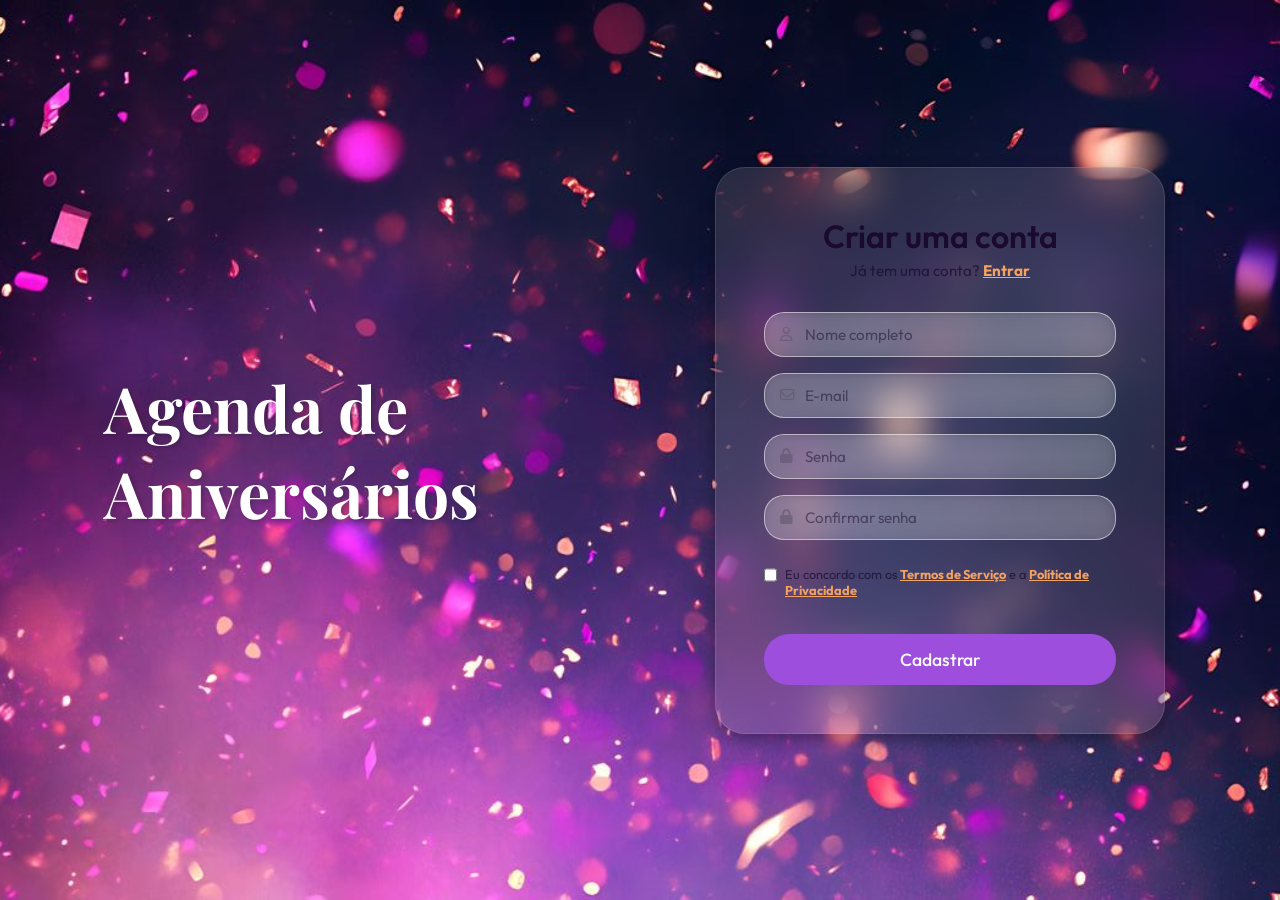
==== index.html @ 68a2e604 "ajuste de caminho" ====
<!DOCTYPE html>
<html lang="pt-br">
<head>
    <meta charset="UTF-8">
    <meta name="viewport" content="width=device-width, initial-scale=1.0">
    <!-- Google Fonts -->
    <link rel="preconnect" href="https://fonts.googleapis.com">
    <link rel="preconnect" href="https://fonts.gstatic.com" crossorigin>
    <link href="https://fonts.googleapis.com/css2?family=Outfit:wght@300;400;500;600;700&family=Playfair+Display:ital,wght@0,700;1,700&display=swap" rel="stylesheet">
    <!-- Font Awesome for Icons -->
    <link rel="stylesheet" href="https://cdnjs.cloudflare.com/ajax/libs/font-awesome/6.4.0/css/all.min.css">
    
    <link rel="stylesheet" href="./Frontend/src/CSS/Global/global.css">
    <link rel="stylesheet" href="./Frontend/src/CSS/pages/Login/Login.css">
    <title>Login e Cadastro</title>
</head>
<body>
    <div class="container">
        <div class="brand-section">
            <div class="logo">
                <h1>Agenda de Aniversários</h1>
            </div>
        </div>
        
        <div class="form-section">
            <div class="form-card">
                
                <!-- Formulário de Cadastro (Visível por padrão) -->
                <div id="cadastro-container">
                    <h2>Criar uma conta</h2>
                    <p class="subtitle">Já tem uma conta? <a href="#" id="link-to-login">Entrar</a></p>

                    <form class="formulario-cadastro">
                        <div class="input-group">
                            <i class="fa-regular fa-user"></i>
                            <input type="text" id="nome" name="nome" placeholder="Nome completo" required>
                        </div>
                        
                        <div class="input-group">
                            <i class="fa-regular fa-envelope"></i>
                            <input type="email" id="email-cadastro" name="email" placeholder="E-mail" required>
                        </div>

                        <div class="input-group">
                            <i class="fa-solid fa-lock"></i>
                            <input type="password" id="senha-cadastro" name="senha" placeholder="Senha" required>
                        </div>

                        <div class="input-group">
                            <i class="fa-solid fa-lock"></i>
                            <input type="password" id="confirmacao_senha" name="confirmacao_senha" placeholder="Confirmar senha" required>
                        </div>

                        <div class="checkbox-group">
                            <label>
                                <input type="checkbox" name="terms" required>
                                <span>Eu concordo com os <strong>Termos de Serviço</strong> e a <strong>Política de Privacidade</strong></span>
                            </label>
                        </div>

                        <button type="submit" class="btn-signup">Cadastrar</button>
                    </form>
                </div>

                <!-- Formulário de Login (Oculto por padrão) -->
                <div id="login-container" style="display: none;">
                    <h2>Entrar</h2>
                    <p class="subtitle">Não tem uma conta? <a href="#" id="link-to-cadastro">Criar conta</a></p>

                    <form class="formulario-login">
                        <div class="input-group">
                            <i class="fa-regular fa-envelope"></i>
                            <input type="email" id="email" name="email" placeholder="E-mail" required>
                        </div>

                        <div class="input-group">
                            <i class="fa-solid fa-lock"></i>
                            <input type="password" id="senha" name="senha" placeholder="Senha" required>
                        </div>

                        <div class="checkbox-group">
                            <label>
                                <input type="checkbox" name="remember">
                                Lembrar de mim
                            </label>
                        </div>

                        <button type="submit" class="btn-signup">Entrar</button>
                    </form>
                </div>

            </div>
        </div>
    </div>

    <!-- Script externo para alternar entre os formulários -->
    <script src="./Frontend/src/JavaScript/pages/Login/login.js"></script>
</body>
</html>
---- Frontend/src/CSS/Global/global.css ----
@import url(Variaveis.css);

@import url(Normalizacao.css);

@import url('https://fonts.googleapis.com/css2?family=Outfit:wght@300;400;500;600;700&display=swap');
---- Frontend/src/CSS/pages/Login/Login.css ----
@import url(../../Global/global.css);

body {
    min-height: 100vh;
    display: flex;
    justify-content: center;
    align-items: center;
    background-color: var(--bg-page);
    background-image: url(../../../Img/Background.jpg);
    background-size: cover;
    background-position: center;
    background-repeat: no-repeat;
}

.container {
    width: 100%;
    max-width: 1200px;
    min-height: 100vh;
    display: flex;
    padding: 2rem;
}

.brand-section {
    flex: 1;
    display: flex;
    align-items: center;
    padding: 2rem;
}

.logo {
    display: flex;
    align-items: center;
    gap: 10px;
    color: white;
    text-shadow: 2px 2px 4px rgba(0,0,0,0.2);
}

.logo h1 {
    font-family: 'Playfair Display', serif;
    font-size: 4rem;
    font-weight: 700;
}

.logo i {
    font-size: 2.5rem;
    color: var(--accent-purple); /* Cor de destaque roxa */
    filter: drop-shadow(2px 2px 2px rgba(0,0,0,0.2));
}

.form-section {
    flex: 1;
    display: flex;
    justify-content: center;
    align-items: center;
}

.form-card {
    background: rgba(255, 255, 255, 0.112); /* Efeito vidro translúcido Apple */
    backdrop-filter: blur(20px);
    -webkit-backdrop-filter: blur(20px);
    border: 1px solid rgba(255, 255, 255, 0.112);
    border-radius: 30px;
    padding: 3rem;
    width: 100%;
    max-width: 450px;
    box-shadow: rgba(0, 0, 0, 0.35) 0px 5px 15px;
}

.form-card h2 {
    font-size: 2rem;
    color: var(--text-heading);
    margin-bottom: 5px;
    font-weight: 600;
    text-align: center;
}

.subtitle {
    text-align: center;
    color: var(--text-body);
    margin-bottom: 2rem;
    font-size: 0.95rem;
}

.subtitle a {
    color: var(--accent-peach);
    font-weight: 700;
    text-decoration: underline;
}

.formulario-cadastro, .formulario-login {
    display: flex;
    flex-direction: column;
    gap: 1rem;
}

.input-group {
    position: relative;
    display: flex;
    align-items: center;
}

.input-group i:not(.toggle-password) {
    position: absolute;
    left: 1rem;
    color: var(--text-muted);
    font-size: 0.9rem;
}

.input-group input {
    width: 100%;
    padding: 12px 15px 12px 40px;
    border: 1px solid rgba(255, 255, 255, 0.5);
    border-radius: 20px;
    background: rgba(255, 255, 255, 0.2);
    backdrop-filter: blur(10px);
    -webkit-backdrop-filter: blur(10px);
    font-size: 0.95rem;
    color: var(--text-heading);
    outline: none;
    transition: all 0.3s ease;
    box-shadow: inset 0 2px 4px rgba(0,0,0,0.05);
}

.input-group input:focus {
    border-color: var(--accent-purple);
    box-shadow: 0 0 0 3px rgba(157, 78, 221, 0.2);
}

.input-group input::placeholder {
    color: var(--text-muted);
}

.toggle-password {
    position: absolute;
    right: 1rem;
    color: var(--text-muted);
    cursor: pointer;
    font-size: 0.9rem;
}

.checkbox-group {
    display: flex;
    flex-direction: column;
    gap: 8px;
    margin-top: 10px;
    margin-bottom: 10px;
}

.checkbox-group label {
    display: flex;
    align-items: flex-start;
    gap: 8px;
    font-size: 0.8rem;
    color: var(--text-body);
    cursor: pointer;
}

.checkbox-group input[type="checkbox"] {
    accent-color: var(--accent-purple);
    width: 14px;
    height: 14px;
    cursor: pointer;
    margin-top: 2px;
}

.checkbox-group strong {
    font-weight: 700;
    text-decoration: underline;
    color: var(--accent-peach);
}

.btn-signup {
    background-color: var(--accent-purple);
    color: var(--text-light);
    border: none;
    border-radius: 25px;
    padding: 14px;
    font-size: 1.1rem;
    font-weight: 500;
    cursor: pointer;
    transition: background-color 0.3s ease, transform 0.1s ease;
    margin-top: 10px;
}

.btn-signup:hover {
    background-color: var(--accent-magenta);
}

.btn-signup:active {
    transform: scale(0.98);
}

.social-signup {
    margin-top: 25px;
    text-align: center;
    position: relative;
}

.social-signup span {
    background: transparent;
    padding: 0 15px;
    color: var(--text-muted);
    font-size: 0.85rem;
    position: relative;
    z-index: 1;
}

.social-signup::before {
    content: '';
    position: absolute;
    top: 50%;
    left: 0;
    right: 0;
    height: 1px;
    background: rgba(26, 11, 46, 0.15);
    z-index: 0;
}

.social-signup span {
    background-color: #f5f0fa; /* Combina com o fundo do card para não cortar o texto */
    padding: 0 10px;
}

.social-icons {
    display: flex;
    justify-content: center;
    gap: 15px;
    margin-top: 15px;
}

.social-icon {
    width: 35px;
    height: 35px;
    border-radius: 50%;
    display: flex;
    align-items: center;
    justify-content: center;
    text-decoration: none;
    color: white;
    font-size: 1rem;
    transition: transform 0.3s ease, opacity 0.3s ease;
}

.social-icon:hover {
    transform: translateY(-2px);
    opacity: 0.9;
}

.facebook {
    background-color: #1877F2;
}

.google {
    background: conic-gradient(from -45deg, #ea4335 110deg, #4285f4 90deg 180deg, #34a853 180deg 270deg, #fbbc05 270deg) 73% 55%/150% 150% no-repeat;
    background: white; /* simple google color below */
    color: #333;
    box-shadow: 0 2px 4px rgba(0,0,0,0.1);
}
.google i {
    background: conic-gradient(from -45deg, #ea4335 110deg, #4285f4 90deg 180deg, #34a853 180deg 270deg, #fbbc05 270deg) 73% 55%/150% 150% no-repeat;
    -webkit-background-clip: text;
    background-clip: text;
    color: transparent;
}


.linkedin {
    background-color: #0A66C2;
}

/* Responsiveness */
@media (max-width: 900px) {
    .container {
        flex-direction: column;
        padding: 1rem;
    }
    
    .brand-section {
        justify-content: center;
        padding: 2rem 0;
    }
    
    .form-section {
        padding: 1rem;
    }
}
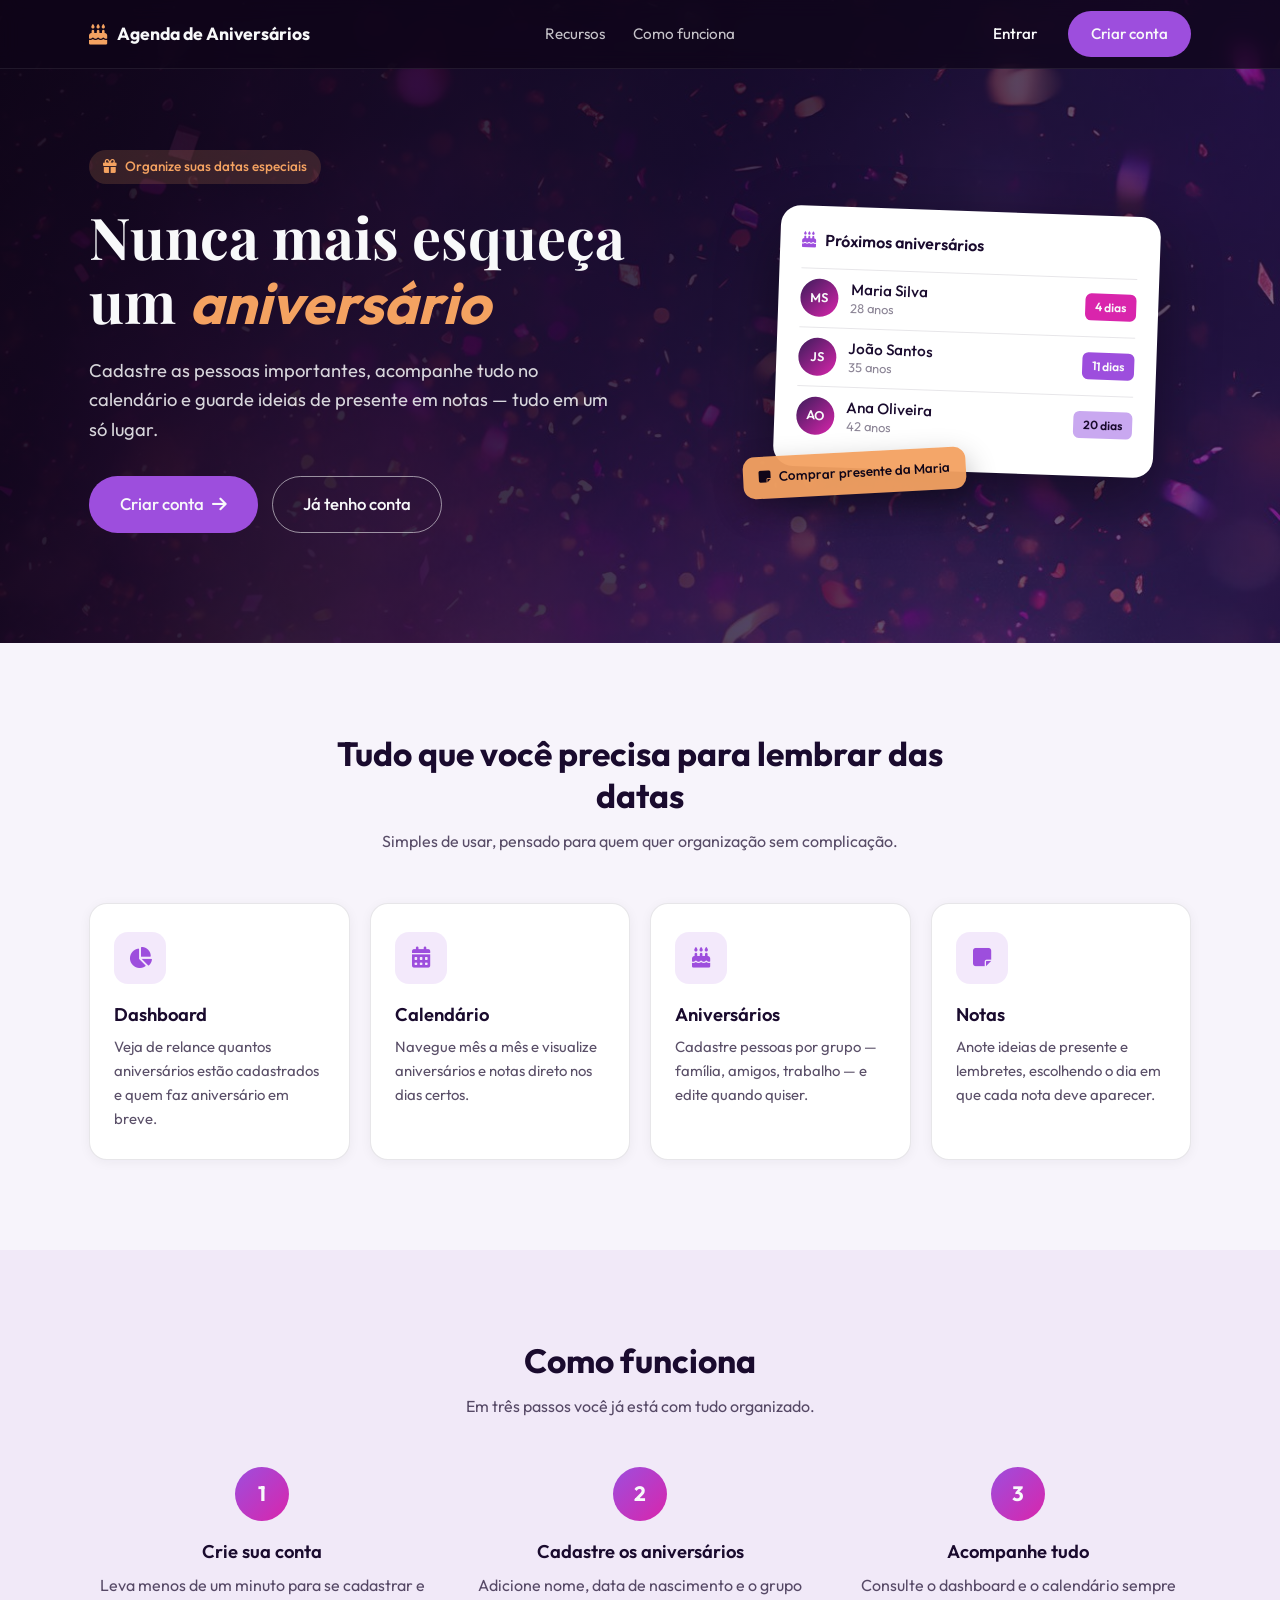
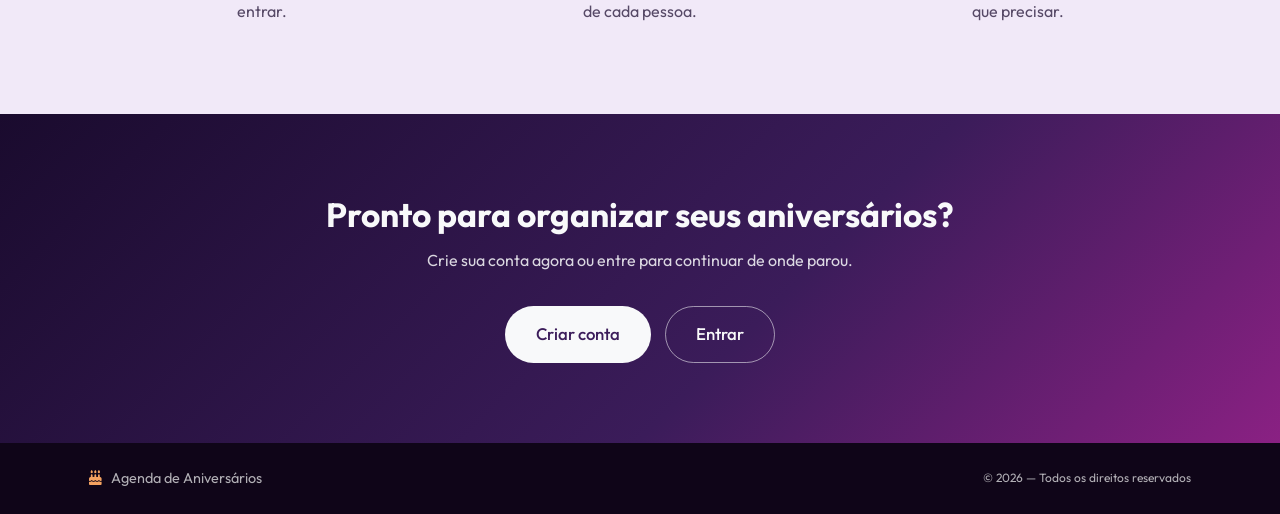
==== commit ef8aecdf: "landing page" ====
--- a/index.html
+++ b/index.html
@@ -3,97 +3,174 @@
 <head>
     <meta charset="UTF-8">
     <meta name="viewport" content="width=device-width, initial-scale=1.0">
+    <meta name="description" content="Cadastre aniversários, acompanhe tudo no calendário e guarde ideias de presente em notas. Nunca mais esqueça uma data importante.">
+    <title>Agenda de Aniversários | Nunca mais esqueça uma data importante</title>
+
     <!-- Google Fonts -->
     <link rel="preconnect" href="https://fonts.googleapis.com">
     <link rel="preconnect" href="https://fonts.gstatic.com" crossorigin>
     <link href="https://fonts.googleapis.com/css2?family=Outfit:wght@300;400;500;600;700&family=Playfair+Display:ital,wght@0,700;1,700&display=swap" rel="stylesheet">
     <!-- Font Awesome for Icons -->
     <link rel="stylesheet" href="https://cdnjs.cloudflare.com/ajax/libs/font-awesome/6.4.0/css/all.min.css">
-    
+
     <link rel="stylesheet" href="./Frontend/src/CSS/Global/global.css">
-    <link rel="stylesheet" href="./Frontend/src/CSS/pages/Login/Login.css">
-    <title>Login e Cadastro</title>
+    <link rel="stylesheet" href="./Frontend/src/CSS/pages/Landing/Landing.css">
 </head>
 <body>
-    <div class="container">
-        <div class="brand-section">
-            <div class="logo">
-                <h1>Agenda de Aniversários</h1>
+
+    <!-- Navegação -->
+    <header class="cabecalho-site">
+        <div class="conteiner-pagina cabecalho-conteudo">
+            <a href="#inicio" class="marca-site">
+                <i class="fa-solid fa-cake-candles"></i>
+                <span>Agenda de Aniversários</span>
+            </a>
+
+            <nav class="navegacao" aria-label="Seções da página">
+                <a href="#recursos">Recursos</a>
+                <a href="#como-funciona">Como funciona</a>
+            </nav>
+
+            <div class="acoes-cabecalho">
+                <a href="./Frontend/src/Pages/Auth/login.html#entrar" class="botao botao-discreto">Entrar</a>
+                <a href="./Frontend/src/Pages/Auth/login.html#cadastro" class="botao botao-principal">Criar conta</a>
             </div>
         </div>
-        
-        <div class="form-section">
-            <div class="form-card">
-                
-                <!-- Formulário de Cadastro (Visível por padrão) -->
-                <div id="cadastro-container">
-                    <h2>Criar uma conta</h2>
-                    <p class="subtitle">Já tem uma conta? <a href="#" id="link-to-login">Entrar</a></p>
+    </header>
 
-                    <form class="formulario-cadastro">
-                        <div class="input-group">
-                            <i class="fa-regular fa-user"></i>
-                            <input type="text" id="nome" name="nome" placeholder="Nome completo" required>
-                        </div>
-                        
-                        <div class="input-group">
-                            <i class="fa-regular fa-envelope"></i>
-                            <input type="email" id="email-cadastro" name="email" placeholder="E-mail" required>
-                        </div>
-
-                        <div class="input-group">
-                            <i class="fa-solid fa-lock"></i>
-                            <input type="password" id="senha-cadastro" name="senha" placeholder="Senha" required>
-                        </div>
-
-                        <div class="input-group">
-                            <i class="fa-solid fa-lock"></i>
-                            <input type="password" id="confirmacao_senha" name="confirmacao_senha" placeholder="Confirmar senha" required>
-                        </div>
-
-                        <div class="checkbox-group">
-                            <label>
-                                <input type="checkbox" name="terms" required>
-                                <span>Eu concordo com os <strong>Termos de Serviço</strong> e a <strong>Política de Privacidade</strong></span>
-                            </label>
-                        </div>
-
-                        <button type="submit" class="btn-signup">Cadastrar</button>
-                    </form>
+    <main>
+        <!-- Hero -->
+        <section class="destaque-inicial" id="inicio">
+            <div class="conteiner-pagina conteudo-destaque">
+                <div class="texto-destaque">
+                    <span class="etiqueta-destaque"><i class="fa-solid fa-gift"></i> Organize suas datas especiais</span>
+                    <h1>Nunca mais esqueça um <em>aniversário</em></h1>
+                    <p>
+                        Cadastre as pessoas importantes, acompanhe tudo no calendário e guarde
+                        ideias de presente em notas — tudo em um só lugar.
+                    </p>
+                    <div class="acoes-destaque">
+                        <a href="./Frontend/src/Pages/Auth/login.html#cadastro" class="botao botao-principal botao-grande">
+                            Criar conta <i class="fa-solid fa-arrow-right"></i>
+                        </a>
+                        <a href="./Frontend/src/Pages/Auth/login.html#entrar" class="botao botao-contorno botao-grande">Já tenho conta</a>
+                    </div>
                 </div>
 
-                <!-- Formulário de Login (Oculto por padrão) -->
-                <div id="login-container" style="display: none;">
-                    <h2>Entrar</h2>
-                    <p class="subtitle">Não tem uma conta? <a href="#" id="link-to-cadastro">Criar conta</a></p>
+                <!-- Prévia ilustrativa do sistema -->
+                <div class="visual-destaque" aria-hidden="true">
+                    <div class="cartao-previa">
+                        <div class="titulo-previa"><i class="fa-solid fa-cake-candles"></i> Próximos aniversários</div>
+                        <div class="linha-previa">
+                            <span class="avatar-previa">MS</span>
+                            <div><strong>Maria Silva</strong><small>28 anos</small></div>
+                            <span class="etiqueta-previa etiqueta-magenta">4 dias</span>
+                        </div>
+                        <div class="linha-previa">
+                            <span class="avatar-previa">JS</span>
+                            <div><strong>João Santos</strong><small>35 anos</small></div>
+                            <span class="etiqueta-previa etiqueta-roxa">11 dias</span>
+                        </div>
+                        <div class="linha-previa">
+                            <span class="avatar-previa">AO</span>
+                            <div><strong>Ana Oliveira</strong><small>42 anos</small></div>
+                            <span class="etiqueta-previa etiqueta-suave">20 dias</span>
+                        </div>
+                    </div>
+                    <div class="nota-previa">
+                        <i class="fa-solid fa-note-sticky"></i>
+                        <span>Comprar presente da Maria</span>
+                    </div>
+                </div>
+            </div>
+        </section>
 
-                    <form class="formulario-login">
-                        <div class="input-group">
-                            <i class="fa-regular fa-envelope"></i>
-                            <input type="email" id="email" name="email" placeholder="E-mail" required>
-                        </div>
-
-                        <div class="input-group">
-                            <i class="fa-solid fa-lock"></i>
-                            <input type="password" id="senha" name="senha" placeholder="Senha" required>
-                        </div>
-
-                        <div class="checkbox-group">
-                            <label>
-                                <input type="checkbox" name="remember">
-                                Lembrar de mim
-                            </label>
-                        </div>
-
-                        <button type="submit" class="btn-signup">Entrar</button>
-                    </form>
+        <!-- Recursos -->
+        <section class="secao" id="recursos">
+            <div class="conteiner-pagina">
+                <div class="cabecalho-secao">
+                    <h2>Tudo que você precisa para lembrar das datas</h2>
+                    <p>Simples de usar, pensado para quem quer organização sem complicação.</p>
                 </div>
 
+                <div class="grade-recursos">
+                    <article class="cartao-recurso">
+                        <span class="icone-recurso"><i class="fa-solid fa-chart-pie"></i></span>
+                        <h3>Dashboard</h3>
+                        <p>Veja de relance quantos aniversários estão cadastrados e quem faz aniversário em breve.</p>
+                    </article>
+
+                    <article class="cartao-recurso">
+                        <span class="icone-recurso"><i class="fa-solid fa-calendar-days"></i></span>
+                        <h3>Calendário</h3>
+                        <p>Navegue mês a mês e visualize aniversários e notas direto nos dias certos.</p>
+                    </article>
+
+                    <article class="cartao-recurso">
+                        <span class="icone-recurso"><i class="fa-solid fa-cake-candles"></i></span>
+                        <h3>Aniversários</h3>
+                        <p>Cadastre pessoas por grupo — família, amigos, trabalho — e edite quando quiser.</p>
+                    </article>
+
+                    <article class="cartao-recurso">
+                        <span class="icone-recurso"><i class="fa-solid fa-note-sticky"></i></span>
+                        <h3>Notas</h3>
+                        <p>Anote ideias de presente e lembretes, escolhendo o dia em que cada nota deve aparecer.</p>
+                    </article>
+                </div>
             </div>
+        </section>
+
+        <!-- Como funciona -->
+        <section class="secao secao-alternativa" id="como-funciona">
+            <div class="conteiner-pagina">
+                <div class="cabecalho-secao">
+                    <h2>Como funciona</h2>
+                    <p>Em três passos você já está com tudo organizado.</p>
+                </div>
+
+                <ol class="lista-etapas">
+                    <li>
+                        <span class="numero-etapa">1</span>
+                        <h3>Crie sua conta</h3>
+                        <p>Leva menos de um minuto para se cadastrar e entrar.</p>
+                    </li>
+                    <li>
+                        <span class="numero-etapa">2</span>
+                        <h3>Cadastre os aniversários</h3>
+                        <p>Adicione nome, data de nascimento e o grupo de cada pessoa.</p>
+                    </li>
+                    <li>
+                        <span class="numero-etapa">3</span>
+                        <h3>Acompanhe tudo</h3>
+                        <p>Consulte o dashboard e o calendário sempre que precisar.</p>
+                    </li>
+                </ol>
+            </div>
+        </section>
+
+        <!-- Chamada final -->
+        <section class="chamada-final">
+            <div class="conteiner-pagina conteudo-chamada">
+                <h2>Pronto para organizar seus aniversários?</h2>
+                <p>Crie sua conta agora ou entre para continuar de onde parou.</p>
+                <div class="acoes-destaque acoes-chamada">
+                    <a href="./Frontend/src/Pages/Auth/login.html#cadastro" class="botao botao-claro botao-grande">Criar conta</a>
+                    <a href="./Frontend/src/Pages/Auth/login.html#entrar" class="botao botao-contorno botao-grande">Entrar</a>
+                </div>
+            </div>
+        </section>
+    </main>
+
+    <footer class="rodape">
+        <div class="conteiner-pagina">
+            <span><i class="fa-solid fa-cake-candles"></i> Agenda de Aniversários</span>
+            <small>&copy; <span id="lp-ano">2026</span> — Todos os direitos reservados</small>
         </div>
-    </div>
+    </footer>
 
-    <!-- Script externo para alternar entre os formulários -->
-    <script src="./Frontend/src/JavaScript/pages/Login/login.js"></script>
+    <script>
+        document.getElementById('lp-ano').textContent = new Date().getFullYear();
+    </script>
 </body>
-</html>+</html>
--- a/Frontend/src/CSS/pages/Landing/Landing.css
+++ b/Frontend/src/CSS/pages/Landing/Landing.css
@@ -0,0 +1,513 @@
+/* ============================================
+   LANDING PAGE
+   ============================================ */
+
+html {
+    scroll-behavior: smooth;
+    scroll-padding-top: 80px;
+}
+
+body {
+    background-color: var(--bg-page);
+    color: var(--text-body);
+    line-height: 1.6;
+}
+
+.conteiner-pagina {
+    width: 100%;
+    max-width: 1150px;
+    margin: 0 auto;
+    padding: 0 1.5rem;
+}
+
+/* ---------- Botões ---------- */
+.botao {
+    display: inline-flex;
+    align-items: center;
+    justify-content: center;
+    gap: 8px;
+    padding: 10px 22px;
+    border-radius: 999px;
+    border: 1.5px solid transparent;
+    font-weight: 500;
+    font-size: 0.95rem;
+    text-decoration: none;
+    cursor: pointer;
+    transition: background-color 0.2s ease, color 0.2s ease, border-color 0.2s ease, transform 0.2s ease;
+}
+
+.botao:hover {
+    transform: translateY(-1px);
+}
+
+.botao-grande {
+    padding: 14px 30px;
+    font-size: 1.05rem;
+}
+
+.botao-principal {
+    background-color: var(--accent-purple);
+    color: var(--text-light);
+}
+
+.botao-principal:hover {
+    background-color: var(--accent-magenta);
+}
+
+.botao-discreto {
+    color: var(--text-light);
+}
+
+.botao-discreto:hover {
+    background-color: rgba(248, 249, 250, 0.12);
+}
+
+.botao-contorno {
+    border-color: rgba(248, 249, 250, 0.55);
+    color: var(--text-light);
+}
+
+.botao-contorno:hover {
+    background-color: rgba(248, 249, 250, 0.12);
+    border-color: var(--text-light);
+}
+
+.botao-claro {
+    background-color: var(--text-light);
+    color: var(--bg-light-purple);
+}
+
+.botao-claro:hover {
+    background-color: var(--accent-peach);
+    color: var(--bg-very-dark);
+}
+
+/* ---------- Cabeçalho ---------- */
+.cabecalho-site {
+    position: fixed;
+    top: 0;
+    left: 0;
+    right: 0;
+    z-index: 50;
+    background: rgba(15, 5, 24, 0.72);
+    backdrop-filter: blur(10px);
+    -webkit-backdrop-filter: blur(10px);
+    border-bottom: 1px solid rgba(248, 249, 250, 0.08);
+}
+
+.cabecalho-conteudo {
+    display: flex;
+    align-items: center;
+    justify-content: space-between;
+    gap: 1rem;
+    height: 68px;
+}
+
+.marca-site {
+    display: inline-flex;
+    align-items: center;
+    gap: 10px;
+    color: var(--text-light);
+    font-weight: 700;
+    font-size: 1.1rem;
+    text-decoration: none;
+    white-space: nowrap;
+}
+
+.marca-site i {
+    color: var(--accent-peach);
+    font-size: 1.3rem;
+}
+
+.navegacao {
+    display: flex;
+    gap: 1.75rem;
+}
+
+.navegacao a {
+    color: rgba(248, 249, 250, 0.78);
+    text-decoration: none;
+    font-size: 0.95rem;
+}
+
+.navegacao a:hover {
+    color: var(--text-light);
+}
+
+.acoes-cabecalho {
+    display: flex;
+    align-items: center;
+    gap: 0.5rem;
+}
+
+/* ---------- Hero ---------- */
+.destaque-inicial {
+    position: relative;
+    padding: 150px 0 110px;
+    color: var(--text-light);
+    background-color: var(--bg-very-dark);
+    background-image:
+        linear-gradient(110deg, rgba(15, 5, 24, 0.94) 0%, rgba(26, 11, 46, 0.82) 55%, rgba(59, 28, 90, 0.6) 100%),
+        url(../../../Img/Background.jpg);
+    background-size: cover;
+    background-position: center;
+}
+
+.conteudo-destaque {
+    display: grid;
+    grid-template-columns: 1.15fr 0.85fr;
+    gap: 3rem;
+    align-items: center;
+}
+
+.etiqueta-destaque {
+    display: inline-flex;
+    align-items: center;
+    gap: 8px;
+    padding: 6px 14px;
+    border-radius: 999px;
+    background: rgba(244, 162, 97, 0.16);
+    color: var(--accent-peach);
+    font-size: 0.85rem;
+    font-weight: 500;
+    margin-bottom: 1.25rem;
+}
+
+.destaque-inicial h1 {
+    font-family: 'Playfair Display', serif;
+    font-size: 3.6rem;
+    line-height: 1.12;
+    font-weight: 700;
+    margin-bottom: 1.25rem;
+}
+
+.destaque-inicial h1 em {
+    font-style: italic;
+    color: var(--accent-peach);
+}
+
+.texto-destaque p {
+    font-size: 1.15rem;
+    max-width: 520px;
+    color: rgba(248, 249, 250, 0.85);
+    margin-bottom: 2rem;
+}
+
+.acoes-destaque {
+    display: flex;
+    flex-wrap: wrap;
+    gap: 0.9rem;
+}
+
+/* Prévia ilustrativa */
+.visual-destaque {
+    position: relative;
+    display: flex;
+    justify-content: center;
+}
+
+.cartao-previa {
+    width: 100%;
+    max-width: 380px;
+    background: var(--bg-surface);
+    color: var(--text-body);
+    border-radius: 20px;
+    padding: 22px;
+    box-shadow: 0 24px 60px rgba(0, 0, 0, 0.4);
+    transform: rotate(2deg);
+}
+
+.titulo-previa {
+    font-weight: 600;
+    color: var(--text-heading);
+    margin-bottom: 14px;
+}
+
+.titulo-previa i {
+    color: var(--accent-purple);
+    margin-right: 6px;
+}
+
+.linha-previa {
+    display: flex;
+    align-items: center;
+    gap: 12px;
+    padding: 10px 0;
+    border-top: 1px solid var(--border-subtle);
+}
+
+.linha-previa div {
+    flex: 1;
+    display: flex;
+    flex-direction: column;
+    line-height: 1.3;
+}
+
+.linha-previa strong {
+    color: var(--text-heading);
+    font-weight: 500;
+    font-size: 0.95rem;
+}
+
+.linha-previa small {
+    color: var(--text-muted);
+    font-size: 0.8rem;
+}
+
+.avatar-previa {
+    width: 38px;
+    height: 38px;
+    flex-shrink: 0;
+    border-radius: 50%;
+    display: flex;
+    align-items: center;
+    justify-content: center;
+    background: linear-gradient(135deg, var(--bg-light-purple), var(--accent-magenta));
+    color: var(--text-light);
+    font-size: 0.8rem;
+    font-weight: 600;
+}
+
+.etiqueta-previa {
+    padding: 4px 10px;
+    border-radius: 6px;
+    font-size: 0.75rem;
+    font-weight: 600;
+    white-space: nowrap;
+}
+
+.etiqueta-magenta { background: var(--accent-magenta); color: var(--text-light); }
+.etiqueta-roxa { background: var(--accent-purple); color: var(--text-light); }
+.etiqueta-suave { background: #c9a8f0; color: var(--text-heading); }
+
+.nota-previa {
+    position: absolute;
+    left: 0;
+    bottom: -22px;
+    display: flex;
+    align-items: center;
+    gap: 8px;
+    padding: 10px 16px;
+    border-radius: 12px;
+    background: rgba(244, 162, 97, 0.95);
+    color: var(--bg-very-dark);
+    font-size: 0.85rem;
+    font-weight: 500;
+    box-shadow: 0 12px 30px rgba(0, 0, 0, 0.3);
+    transform: rotate(-3deg);
+}
+
+/* ---------- Seções ---------- */
+.secao {
+    padding: 90px 0;
+}
+
+.secao-alternativa {
+    background: var(--bg-surface-soft);
+}
+
+.cabecalho-secao {
+    text-align: center;
+    max-width: 640px;
+    margin: 0 auto 3rem;
+}
+
+.cabecalho-secao h2,
+.chamada-final h2 {
+    line-height: 1.25;
+}
+
+.cabecalho-secao h2 {
+    color: var(--text-heading);
+    font-size: 2.1rem;
+    font-weight: 700;
+    margin-bottom: 0.75rem;
+}
+
+/* Recursos */
+.grade-recursos {
+    display: grid;
+    grid-template-columns: repeat(4, 1fr);
+    gap: 1.25rem;
+}
+
+.cartao-recurso {
+    background: var(--bg-surface);
+    border: 1px solid var(--border-subtle);
+    border-radius: 18px;
+    padding: 28px 24px;
+    box-shadow: 0 2px 12px rgba(26, 11, 46, 0.05);
+    transition: transform 0.2s ease, box-shadow 0.2s ease;
+}
+
+.cartao-recurso:hover {
+    transform: translateY(-4px);
+    box-shadow: 0 12px 28px rgba(26, 11, 46, 0.1);
+}
+
+.icone-recurso {
+    width: 52px;
+    height: 52px;
+    display: flex;
+    align-items: center;
+    justify-content: center;
+    border-radius: 14px;
+    background: rgba(157, 78, 221, 0.12);
+    color: var(--accent-purple);
+    font-size: 1.3rem;
+    margin-bottom: 1rem;
+}
+
+.cartao-recurso h3 {
+    color: var(--text-heading);
+    font-size: 1.15rem;
+    font-weight: 600;
+    margin-bottom: 0.4rem;
+}
+
+.cartao-recurso p {
+    font-size: 0.93rem;
+}
+
+/* Passos */
+.lista-etapas {
+    list-style: none;
+    display: grid;
+    grid-template-columns: repeat(3, 1fr);
+    gap: 2rem;
+}
+
+.lista-etapas li {
+    text-align: center;
+    padding: 0 0.5rem;
+}
+
+.numero-etapa {
+    width: 54px;
+    height: 54px;
+    margin: 0 auto 1rem;
+    display: flex;
+    align-items: center;
+    justify-content: center;
+    border-radius: 50%;
+    background: linear-gradient(135deg, var(--accent-purple), var(--accent-magenta));
+    color: var(--text-light);
+    font-size: 1.3rem;
+    font-weight: 700;
+}
+
+.lista-etapas h3 {
+    color: var(--text-heading);
+    font-size: 1.15rem;
+    font-weight: 600;
+    margin-bottom: 0.4rem;
+}
+
+/* Chamada final */
+.chamada-final {
+    padding: 80px 0;
+    background: linear-gradient(135deg, var(--bg-dark-purple), var(--bg-light-purple) 60%, var(--accent-magenta) 140%);
+    color: var(--text-light);
+}
+
+.conteudo-chamada {
+    text-align: center;
+}
+
+.chamada-final h2 {
+    font-size: 2.1rem;
+    font-weight: 700;
+    margin-bottom: 0.75rem;
+}
+
+.chamada-final p {
+    color: rgba(248, 249, 250, 0.85);
+    margin-bottom: 2rem;
+}
+
+.acoes-chamada {
+    justify-content: center;
+}
+
+/* Rodapé */
+.rodape {
+    background: var(--bg-very-dark);
+    color: rgba(248, 249, 250, 0.7);
+    padding: 24px 0;
+    font-size: 0.9rem;
+}
+
+.rodape .conteiner-pagina {
+    display: flex;
+    flex-wrap: wrap;
+    align-items: center;
+    justify-content: space-between;
+    gap: 0.5rem;
+}
+
+.rodape i {
+    color: var(--accent-peach);
+    margin-right: 6px;
+}
+
+/* ---------- Responsivo ---------- */
+@media (max-width: 991.98px) {
+    .conteudo-destaque {
+        grid-template-columns: 1fr;
+    }
+    .visual-destaque {
+        margin-top: 1.5rem;
+        padding-bottom: 28px;
+    }
+    .destaque-inicial h1 {
+        font-size: 2.9rem;
+    }
+    .grade-recursos {
+        grid-template-columns: repeat(2, 1fr);
+    }
+}
+
+@media (max-width: 767.98px) {
+    .navegacao {
+        display: none;
+    }
+    .marca-site span {
+        display: none;
+    }
+    .destaque-inicial {
+        padding: 120px 0 80px;
+    }
+    .destaque-inicial h1 {
+        font-size: 2.3rem;
+    }
+    .texto-destaque p {
+        font-size: 1.05rem;
+    }
+    .secao {
+        padding: 64px 0;
+    }
+    .cabecalho-secao h2,
+    .chamada-final h2 {
+        font-size: 1.7rem;
+    }
+    .lista-etapas {
+        grid-template-columns: 1fr;
+    }
+}
+
+@media (max-width: 575.98px) {
+    .grade-recursos {
+        grid-template-columns: 1fr;
+    }
+    .acoes-destaque .botao-grande {
+        flex: 1 1 100%;
+    }
+    .cartao-previa {
+        transform: none;
+    }
+}
+
+@media (prefers-reduced-motion: reduce) {
+    html { scroll-behavior: auto; }
+    .botao, .cartao-recurso { transition: none; }
+}
